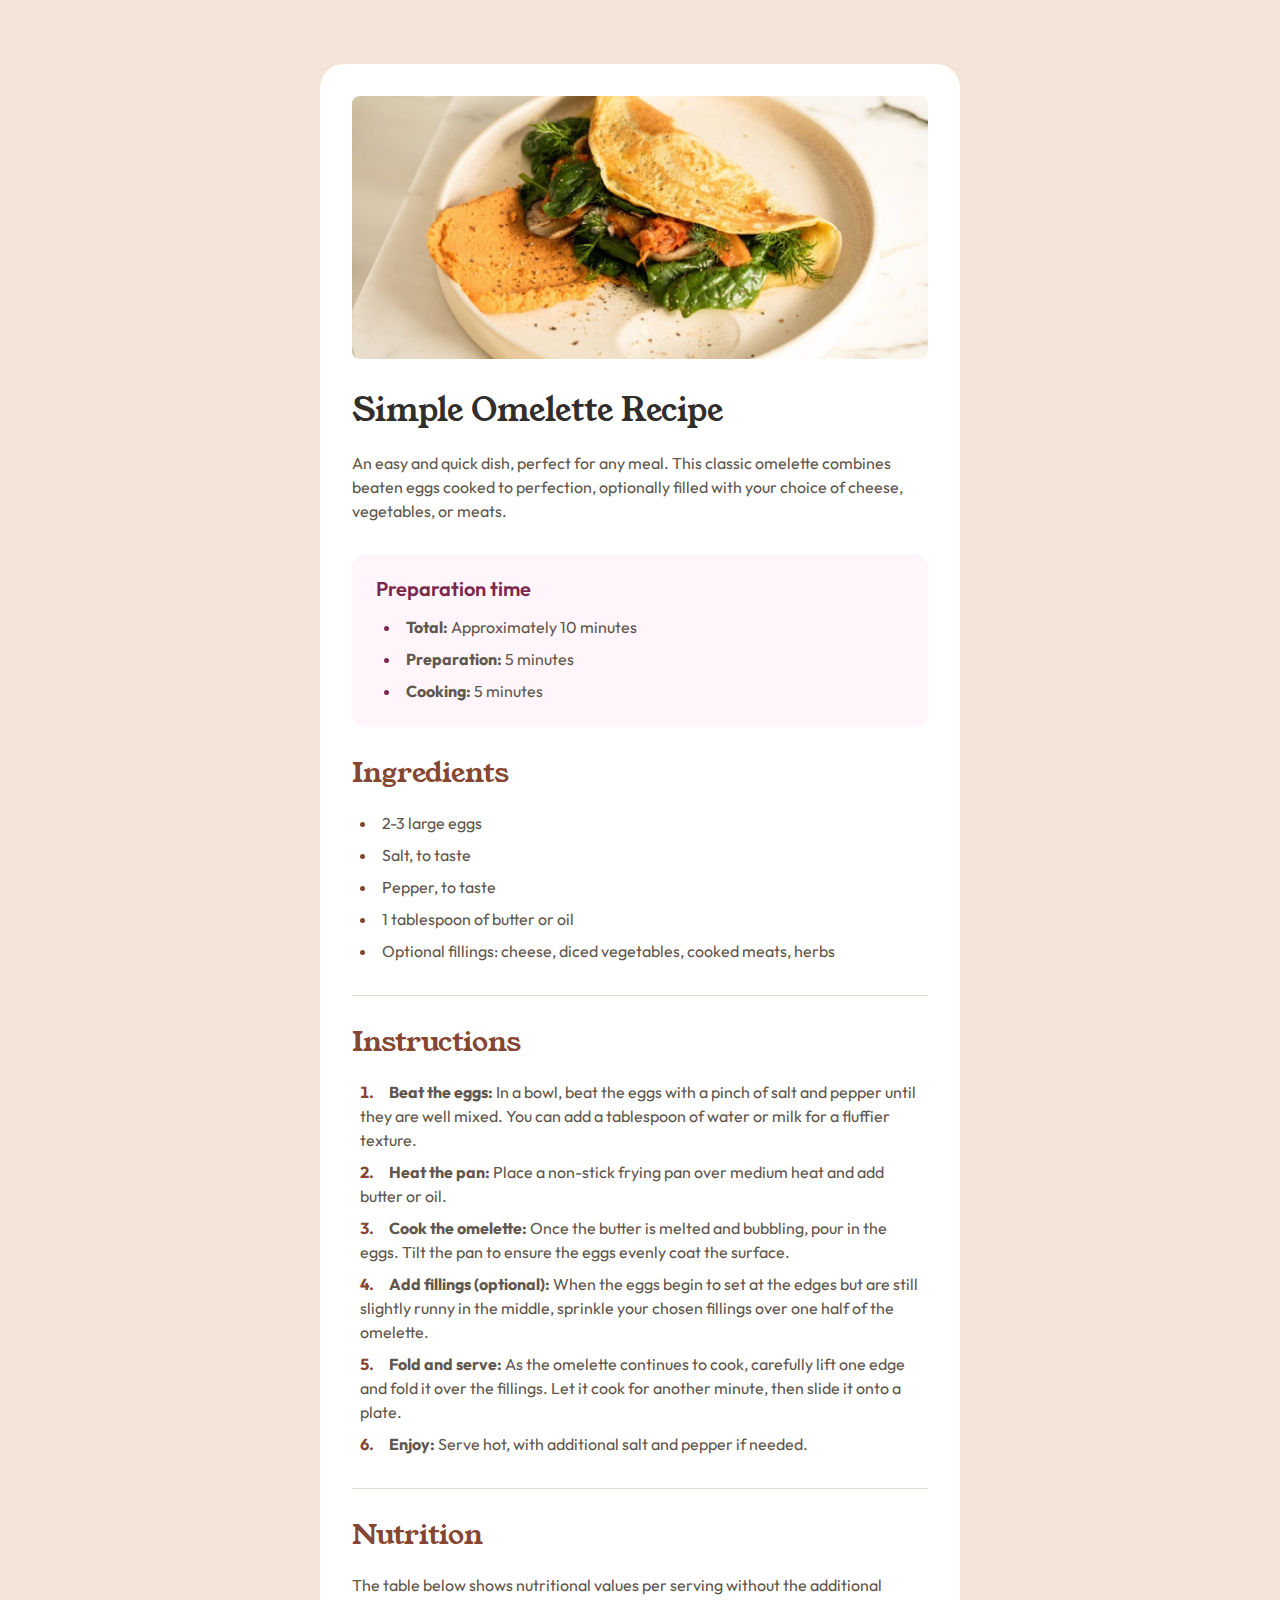
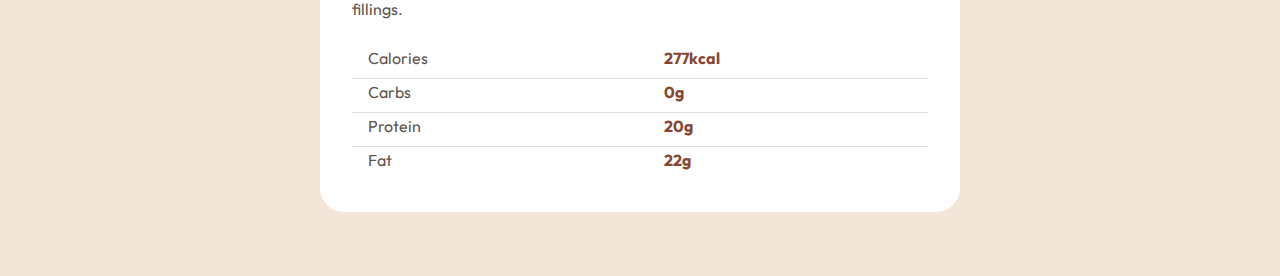
==== Recipe Page/index.html @ d439214b "Recipe Page changes" ====
<!DOCTYPE html>
<html lang="en">
<head>
  <meta charset="UTF-8">
  <meta name="viewport" content="width=device-width, initial-scale=1.0"> <!-- displays site properly based on user's device -->
  <link rel="icon" type="image/png" sizes="32x32" href="./assets/images/favicon-32x32.png">
  <title>Frontend Mentor | Recipe page</title>
  <link rel="stylesheet" href="styles.css">
</head>
<body>
  <main class="container">
    <div class="recipe-card">
      <div class="recipe-pic-container">
        <img class="recipe-pic" src="./assets/images/image-omelette.jpeg" alt="Omlette" />
      </div>
      <div class="recipe-details-container">
        <div class="recipe-description">
          <h1 class="recipe-name">
            Simple Omelette Recipe
          </h1>
          <p>
            An easy and quick dish, perfect for any meal. This classic omelette combines beaten eggs cooked 
            to perfection, optionally filled with your choice of cheese, vegetables, or meats.
          </p>
        </div>  
        <div class="preparation">
          <h3 class="prep-title">
            Preparation time
          </h3>
          <ul class="prep-desc">
            <li><span>Total:</span><span> Approximately 10 minutes</span></li>
            <li><span>Preparation:</span><span> 5 minutes</span></li>
            <li><span>Cooking:</span><span> 5 minutes</span></li>
          </ul>
        </div>
        <div class="ingredients">
          <h2 class="ingred-title">
            Ingredients
          </h2>
          <ul class="ingred-desc">
            <li>2-3 large eggs</li>
            <li>Salt, to taste</li>
            <li>Pepper, to taste</li>
            <li>1 tablespoon of butter or oil</li>
            <li>Optional fillings: cheese, diced vegetables, cooked meats, herbs</li>
          </ul>
        </div>
        <div class="instructions">
          <h2 class="instruct-title">
            Instructions
          </h2>
          <ol class="instruct-steps">
            <li><span>Beat the eggs:</span> In a bowl, beat the eggs with a pinch of salt and pepper until they are well mixed. 
              You can add a tablespoon of water or milk for a fluffier texture.</li>
            <li><span>Heat the pan:</span> Place a non-stick frying pan over medium heat and add butter or oil.</li>
            <li><span>Cook the omelette:</span> Once the butter is melted and bubbling, pour in the eggs. Tilt the pan to ensure 
              the eggs evenly coat the surface.</li>
            <li><span>Add fillings (optional):</span> When the eggs begin to set at the edges but are still slightly runny in the 
              middle, sprinkle your chosen fillings over one half of the omelette.</li>
            <li><span>Fold and serve:</span> As the omelette continues to cook, carefully lift one edge and fold it over the 
              fillings. Let it cook for another minute, then slide it onto a plate.</li>
            <li><span>Enjoy:</span> Serve hot, with additional salt and pepper if needed.</li>
          </ol>
        </div>
        <div class="nutrition">
          <h2 class="nutri-title">
            Nutrition
          </h2>
          <p class="nutri-desc">
            The table below shows nutritional values per serving without the additional fillings.
          </p>
          <table class="nutri-table">
            <tr><td>Calories</td><td>277kcal</td></tr>
            <tr><td>Carbs</td><td>0g</td></tr>
            <tr><td>Protein</td><td>20g</td></tr>
            <tr><td>Fat</td><td>22g</td></tr>
          </table>
        </div>
      </div>
    </div>
  </main>
</body>
</html>
---- Recipe Page/styles.css ----
@import url('https://fonts.googleapis.com/css2?family=Young+Serif&display=swap');
@import url('https://fonts.googleapis.com/css2?family=Outfit:wght@100..900&display=swap');

* {
    box-sizing: border-box;
}

h1, h2, h3, p, body, ul, ol {
    margin: 0;
    padding: 0;;
}

ul, ol {
    list-style-position: inside;
}

li:not(li:last-child){
    margin-bottom: .5rem;
}

body {
  font-family: "Outfit", serif;
  font-optical-sizing: auto;
  font-style: normal;
}

h1, h2 {
    font-family: "Young Serif", serif;
    font-weight: 400;
    font-style: normal;
    line-height: 1;
}

h2 {
    font-size: 1.75rem;
    color: #854632;
    margin-bottom: 1.5rem;
}

img {
    max-width: 100%;
}

.container {
    display: grid;
    place-content: center;
    background-color: hsl(30, 54%, 90%);
    height: 100%;
}

.recipe-card {
    background-color: hsl(0, 0%, 100%);
    width: clamp(50vw, 550px, 100vw);
    border-radius: 1.5rem;
    margin-block: 10%;
}

.recipe-pic {
    border-radius: .5rem;
}

.recipe-pic-container {
    padding: 2rem;
    padding-bottom: 0;
}

@media screen and (width <= 450px) {
    .recipe-card {
        margin: 0;
        border-radius: 0;
    }

    .recipe-pic-container {
        padding: 0;
    }

    .recipe-pic {
        border-radius: 0;
    }
}

.preparation {
    background-color: hsl(330, 100%, 98%);
    padding: 1.5rem;
    border-radius: .75rem;
}

.recipe-name {
    line-height: 1;
    margin-bottom: 1.5rem;
    color: #312E2C;
}

.recipe-name ~ p {
    color: #5F564D;
    font-size: 1rem;
    line-height: 1.5;
}

.recipe-details-container {
    display: flex;
    flex-direction: column;
    gap: 2rem;
    padding: 2rem;
}

.preparation {
    color: #7A284E;
}

.prep-title {
    font-size: 1.25rem;
    line-height: 1;
    font-weight: 600;
    margin-bottom: 1rem;
}

.prep-desc, .ingred-desc, .instruct-steps, .nutri-desc, .nutri-table {
    font-size: 1rem;
    line-height: 1.5;
    font-weight: 400;
    &:not(.nutri-desc, .nutri-table){
        padding-left: .5rem;
    }
    li{
        color: #5F564D;
    }
}

.nutri-desc, .nutri-table {
    color: #5F564D;
}

.nutri-table {
    width: 100%;
    border-collapse: collapse;
    td {
        border-bottom: 1px solid #E3DDD7;
        padding-bottom: .5rem;
        padding-left: 1rem;

        &:last-child {
            color: #854632;
            font-weight: 700;
        }
    }
    tr:last-child td{
        border-bottom: none;
    }
}

.nutri-desc {
    margin-bottom: 1.5rem;
}

.prep-desc li::marker {
    color: #7A284E;
}

.prep-desc span {
    font-weight: 700;
}

.prep-desc li span:last-child {
    font-weight: 400;
}

:is(.ingred-desc, .instruct-steps) li::marker {
    color: #854632;
    font-weight: 700;
}

.instruct-steps span {
    margin-left: .75rem;
    font-weight: 700;
}

.ingredients, .instructions {
    padding-bottom: 2rem;
    border-bottom: 1px solid #E3DDD7;
}
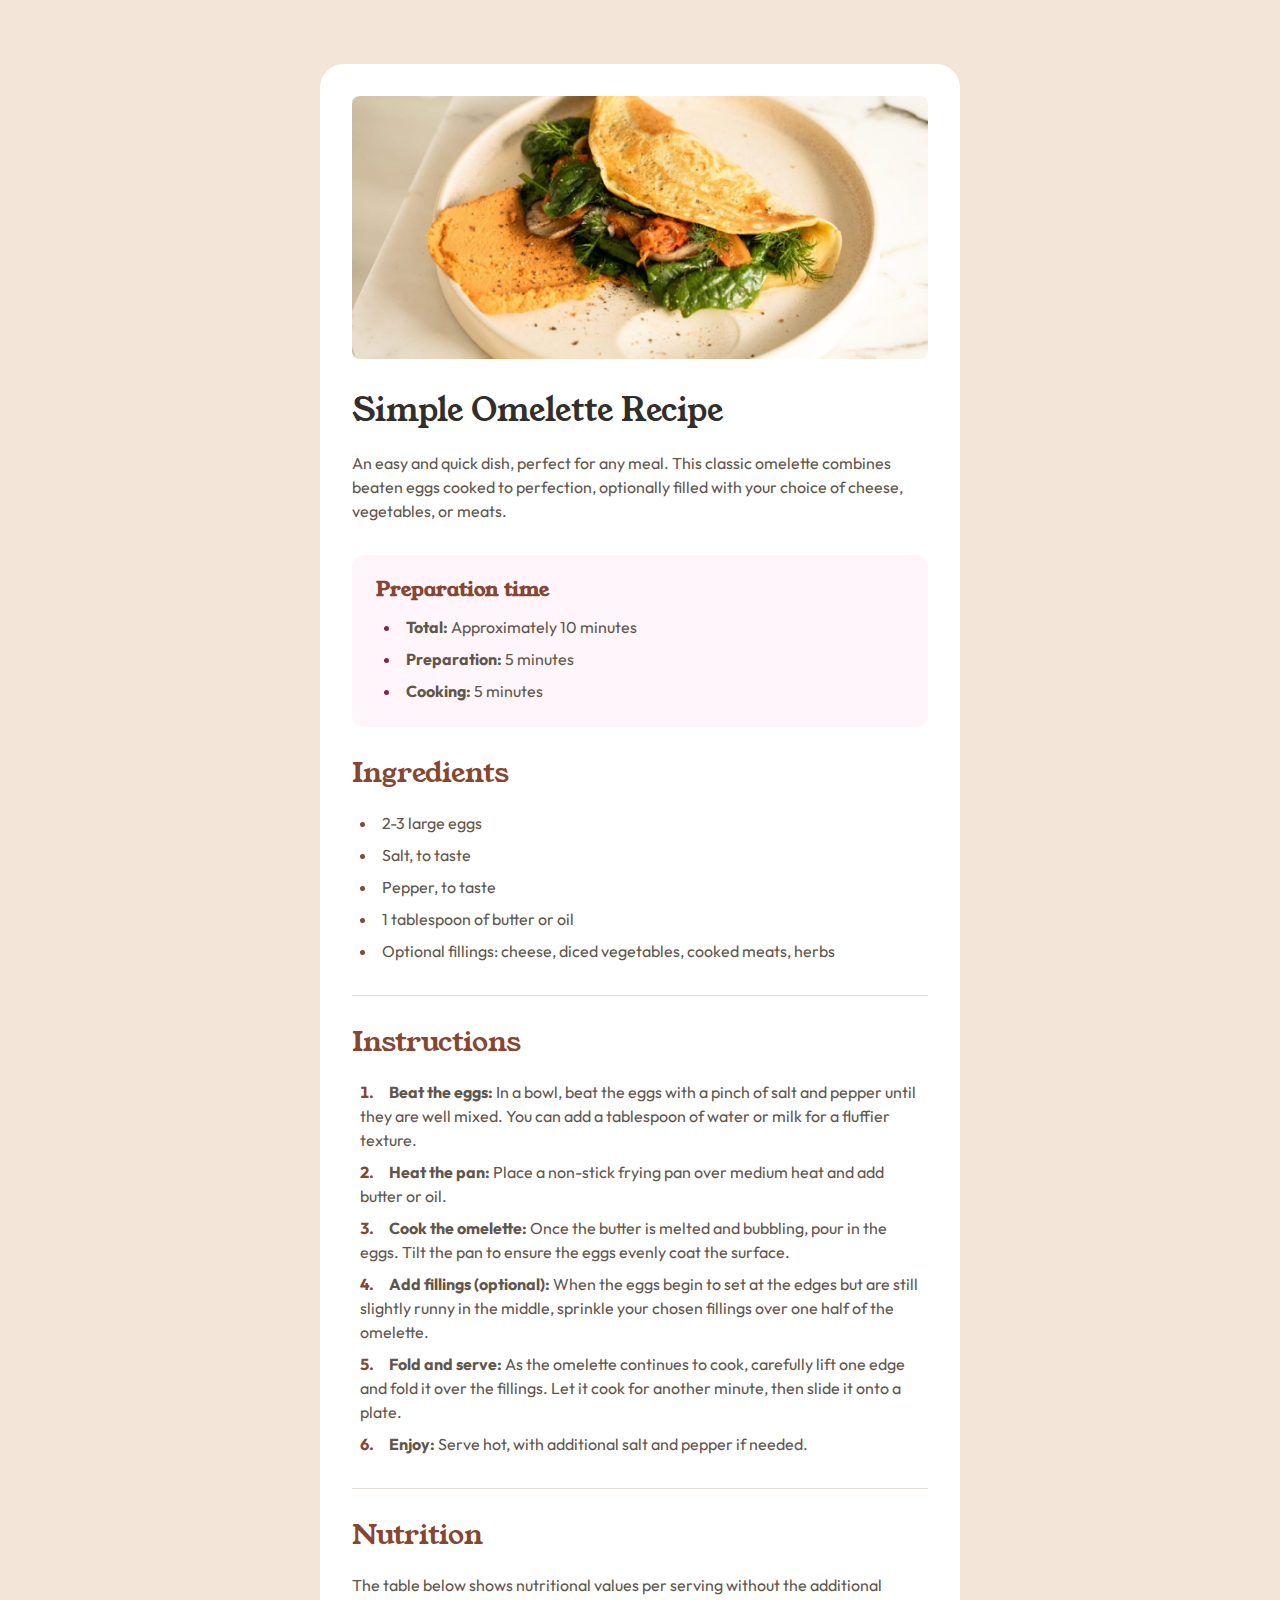
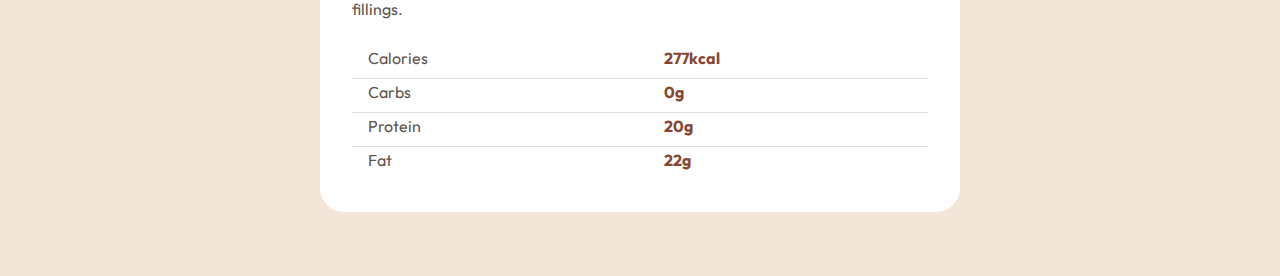
==== commit 76aae0d9: "suggestions" ====
--- a/Recipe Page/index.html
+++ b/Recipe Page/index.html
@@ -24,9 +24,9 @@
           </p>
         </div>  
         <div class="preparation">
-          <h3 class="prep-title">
+          <h2 class="prep-title">
             Preparation time
-          </h3>
+          </h2>
           <ul class="prep-desc">
             <li><span>Total:</span><span> Approximately 10 minutes</span></li>
             <li><span>Preparation:</span><span> 5 minutes</span></li>
